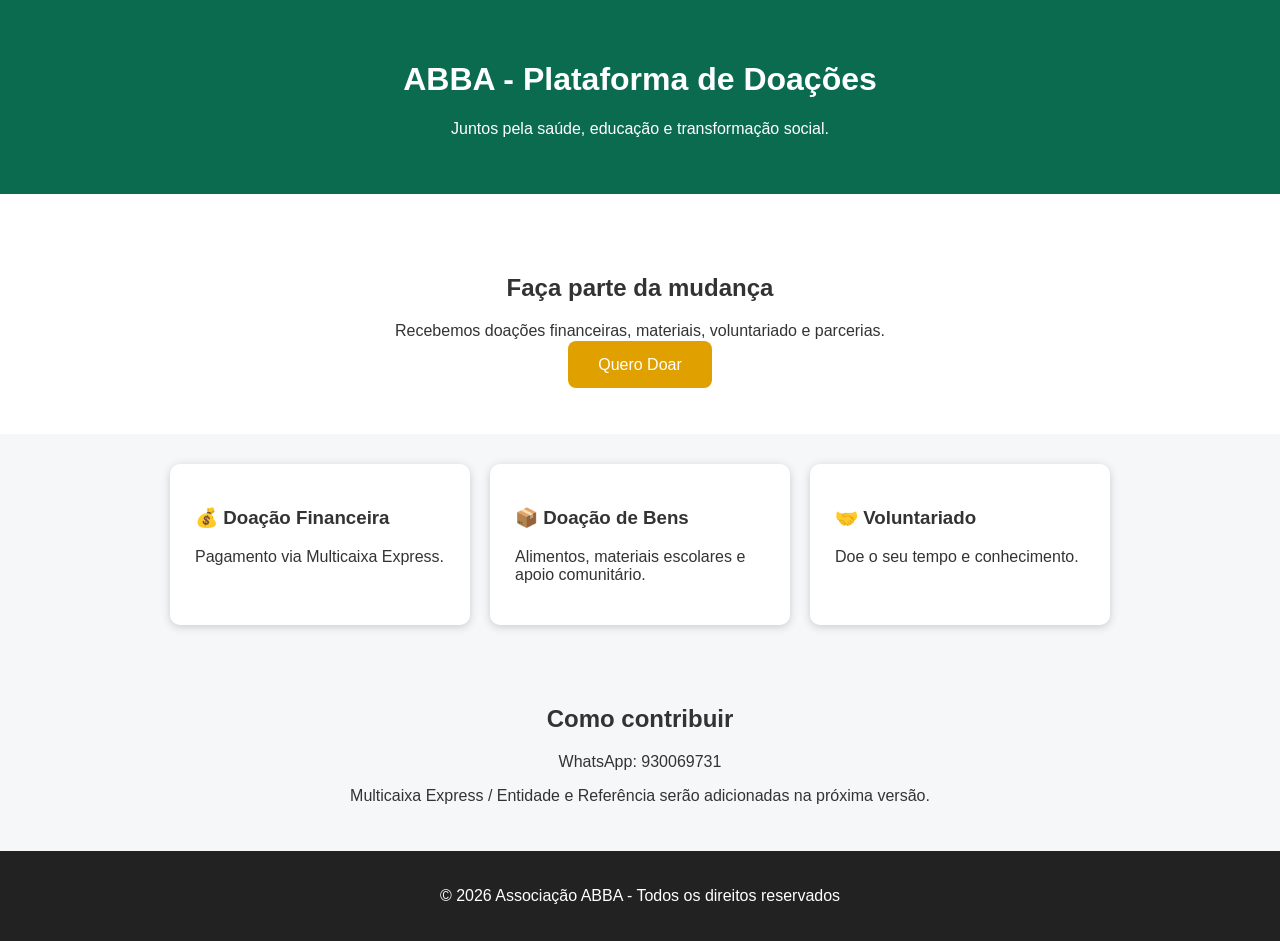
==== index.html @ bc4a56de "Add files via upload" ====
<!DOCTYPE html>
<html lang="pt">
<head>
<meta charset="UTF-8">
<meta name="viewport" content="width=device-width, initial-scale=1.0">
<title>ABBA - Plataforma de Doações</title>
<link rel="stylesheet" href="style.css">
</head>
<body>
<header>
  <h1>ABBA - Plataforma de Doações</h1>
  <p>Juntos pela saúde, educação e transformação social.</p>
</header>

<section class="hero">
  <h2>Faça parte da mudança</h2>
  <p>Recebemos doações financeiras, materiais, voluntariado e parcerias.</p>
  <a href="#doar" class="btn">Quero Doar</a>
</section>

<section id="doar" class="cards">
  <div><h3>💰 Doação Financeira</h3><p>Pagamento via Multicaixa Express.</p></div>
  <div><h3>📦 Doação de Bens</h3><p>Alimentos, materiais escolares e apoio comunitário.</p></div>
  <div><h3>🤝 Voluntariado</h3><p>Doe o seu tempo e conhecimento.</p></div>
</section>

<section class="pagamento">
<h2>Como contribuir</h2>
<p>WhatsApp: 930069731</p>
<p>Multicaixa Express / Entidade e Referência serão adicionadas na próxima versão.</p>
</section>

<footer>
<p>© 2026 Associação ABBA - Todos os direitos reservados</p>
</footer>

<script src="script.js"></script>
</body>
</html>
---- style.css ----
body{
font-family:Arial,sans-serif;
margin:0;
background:#f5f7f8;
color:#333;
}
header{
background:#0b6b4f;
color:white;
padding:40px;
text-align:center;
}
.hero{
padding:60px 20px;
text-align:center;
background:white;
}
.btn{
background:#e0a100;
color:white;
padding:15px 30px;
text-decoration:none;
border-radius:8px;
}
.cards{
display:flex;
gap:20px;
justify-content:center;
padding:30px;
flex-wrap:wrap;
}
.cards div{
background:white;
padding:25px;
width:250px;
border-radius:10px;
box-shadow:0 2px 8px #ccc;
}
.pagamento{
padding:30px;
text-align:center;
}
footer{
background:#222;
color:white;
text-align:center;
padding:20px;
}
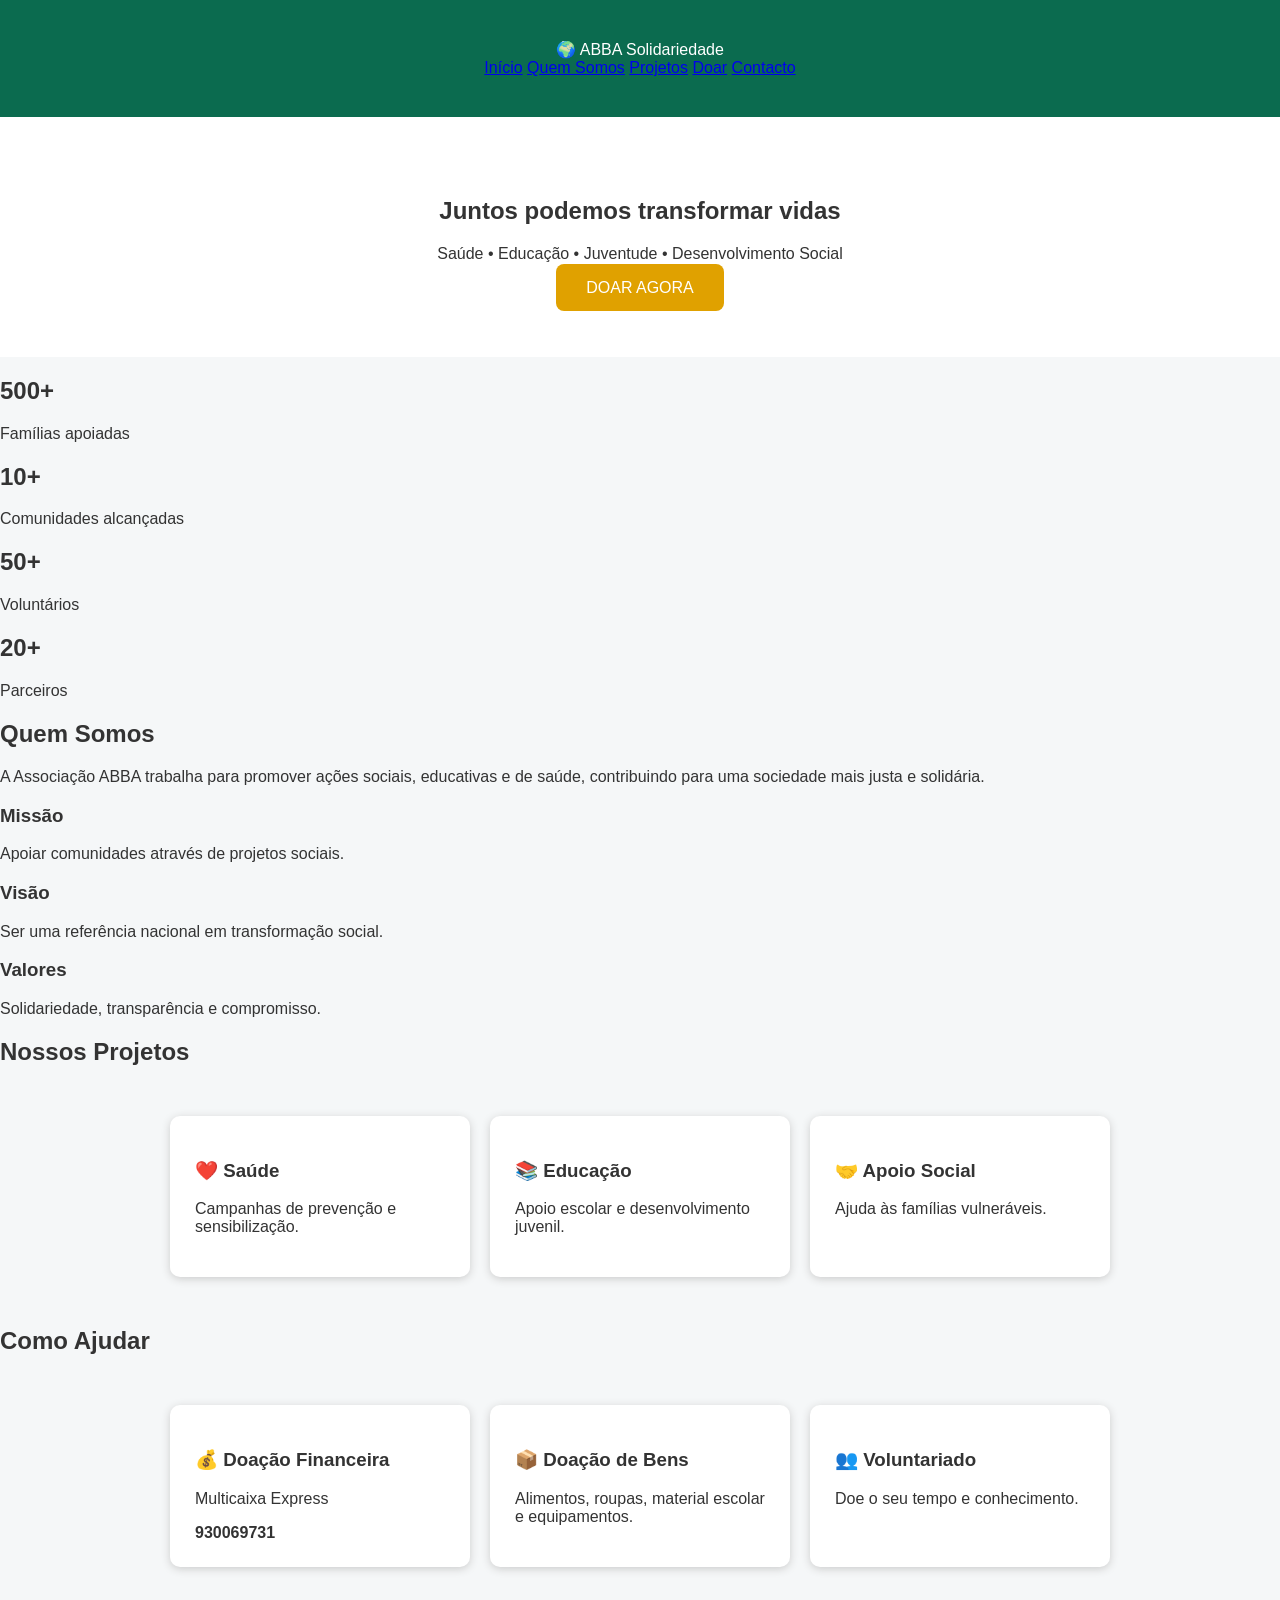
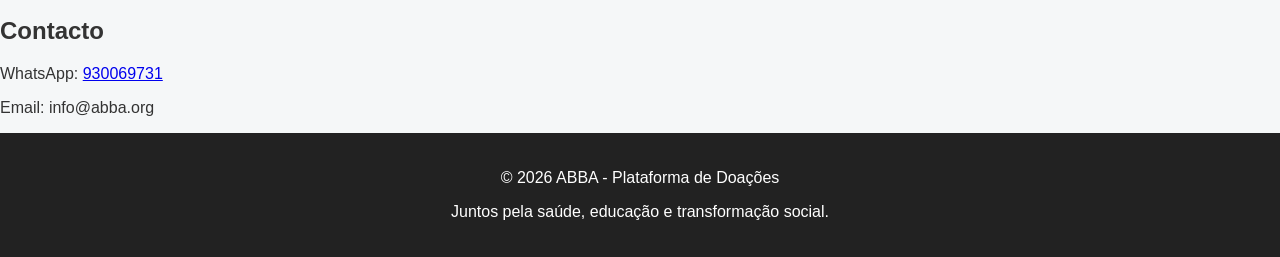
==== commit a2b2f900: "Revise index.html for layout and content updates Updated the layout and content of the donation plat" ====
--- a/index.html
+++ b/index.html
@@ -3,37 +3,280 @@
 <head>
 <meta charset="UTF-8">
 <meta name="viewport" content="width=device-width, initial-scale=1.0">
+
 <title>ABBA - Plataforma de Doações</title>
+
 <link rel="stylesheet" href="style.css">
+
 </head>
+
 <body>
+
 <header>
-  <h1>ABBA - Plataforma de Doações</h1>
-  <p>Juntos pela saúde, educação e transformação social.</p>
+
+<div class="logo">
+🌍 ABBA
+<span>Solidariedade</span>
+</div>
+
+
+<nav>
+<a href="#inicio">Início</a>
+<a href="#sobre">Quem Somos</a>
+<a href="#projetos">Projetos</a>
+<a href="#doar">Doar</a>
+<a href="#contacto">Contacto</a>
+</nav>
+
+
 </header>
 
-<section class="hero">
-  <h2>Faça parte da mudança</h2>
-  <p>Recebemos doações financeiras, materiais, voluntariado e parcerias.</p>
-  <a href="#doar" class="btn">Quero Doar</a>
-</section>
-
-<section id="doar" class="cards">
-  <div><h3>💰 Doação Financeira</h3><p>Pagamento via Multicaixa Express.</p></div>
-  <div><h3>📦 Doação de Bens</h3><p>Alimentos, materiais escolares e apoio comunitário.</p></div>
-  <div><h3>🤝 Voluntariado</h3><p>Doe o seu tempo e conhecimento.</p></div>
-</section>
-
-<section class="pagamento">
-<h2>Como contribuir</h2>
-<p>WhatsApp: 930069731</p>
-<p>Multicaixa Express / Entidade e Referência serão adicionadas na próxima versão.</p>
-</section>
+
+
+<section id="inicio" class="hero">
+
+<div>
+
+<h1>
+Juntos podemos transformar vidas
+</h1>
+
+<p>
+Saúde • Educação • Juventude • Desenvolvimento Social
+</p>
+
+
+<a href="#doar" class="btn">
+DOAR AGORA
+</a>
+
+
+</div>
+
+</section>
+
+
+
+<section class="impacto">
+
+<div>
+<h2>500+</h2>
+<p>Famílias apoiadas</p>
+</div>
+
+
+<div>
+<h2>10+</h2>
+<p>Comunidades alcançadas</p>
+</div>
+
+
+<div>
+<h2>50+</h2>
+<p>Voluntários</p>
+</div>
+
+
+<div>
+<h2>20+</h2>
+<p>Parceiros</p>
+</div>
+
+
+</section>
+
+
+
+
+<section id="sobre">
+
+<h2>Quem Somos</h2>
+
+
+<p>
+A Associação ABBA trabalha para promover ações sociais,
+educativas e de saúde, contribuindo para uma sociedade
+mais justa e solidária.
+</p>
+
+
+<div class="colunas">
+
+<div>
+<h3>Missão</h3>
+<p>
+Apoiar comunidades através de projetos sociais.
+</p>
+</div>
+
+
+<div>
+<h3>Visão</h3>
+<p>
+Ser uma referência nacional em transformação social.
+</p>
+</div>
+
+
+<div>
+<h3>Valores</h3>
+<p>
+Solidariedade, transparência e compromisso.
+</p>
+</div>
+
+</div>
+
+</section>
+
+
+
+
+
+<section id="projetos">
+
+<h2>Nossos Projetos</h2>
+
+
+<div class="cards">
+
+
+<div class="card">
+<h3>❤️ Saúde</h3>
+<p>
+Campanhas de prevenção e sensibilização.
+</p>
+</div>
+
+
+<div class="card">
+<h3>📚 Educação</h3>
+<p>
+Apoio escolar e desenvolvimento juvenil.
+</p>
+</div>
+
+
+<div class="card">
+<h3>🤝 Apoio Social</h3>
+<p>
+Ajuda às famílias vulneráveis.
+</p>
+</div>
+
+
+</div>
+
+
+</section>
+
+
+
+
+
+
+<section id="doar" class="doacao">
+
+
+<h2>Como Ajudar</h2>
+
+
+<div class="cards">
+
+
+<div class="card">
+
+<h3>💰 Doação Financeira</h3>
+
+<p>
+Multicaixa Express
+</p>
+
+<strong>
+930069731
+</strong>
+
+</div>
+
+
+
+<div class="card">
+
+<h3>📦 Doação de Bens</h3>
+
+<p>
+Alimentos, roupas, material escolar e equipamentos.
+</p>
+
+</div>
+
+
+
+<div class="card">
+
+<h3>👥 Voluntariado</h3>
+
+<p>
+Doe o seu tempo e conhecimento.
+</p>
+
+</div>
+
+
+</div>
+
+
+</section>
+
+
+
+
+
+<section id="contacto">
+
+
+<h2>Contacto</h2>
+
+
+<p>
+WhatsApp:
+<a href="https://wa.me/244930069731">
+930069731
+</a>
+</p>
+
+
+<p>
+Email:
+info@abba.org
+</p>
+
+
+</section>
+
+
+
+
 
 <footer>
-<p>© 2026 Associação ABBA - Todos os direitos reservados</p>
+
+
+<p>
+© 2026 ABBA - Plataforma de Doações
+</p>
+
+
+<p>
+Juntos pela saúde, educação e transformação social.
+</p>
+
+
 </footer>
 
+
+
 <script src="script.js"></script>
+
+
 </body>
 </html>
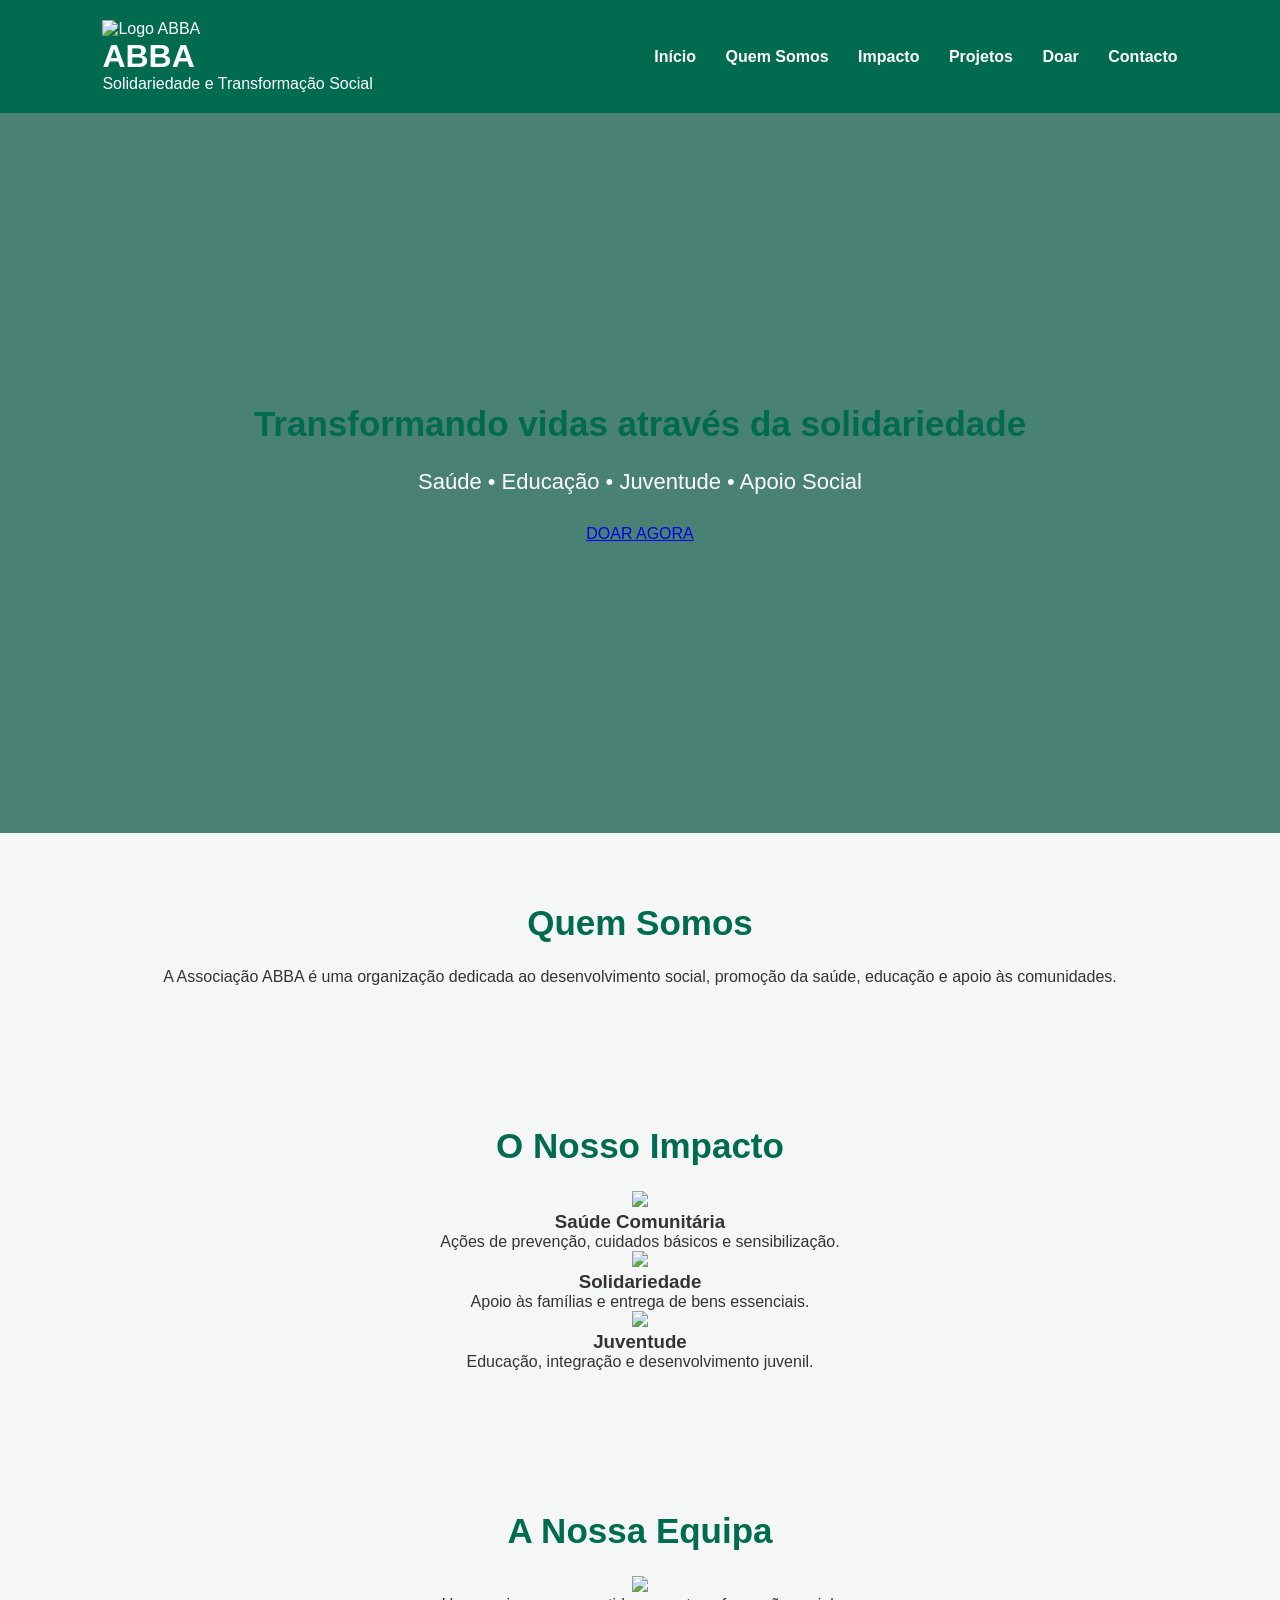
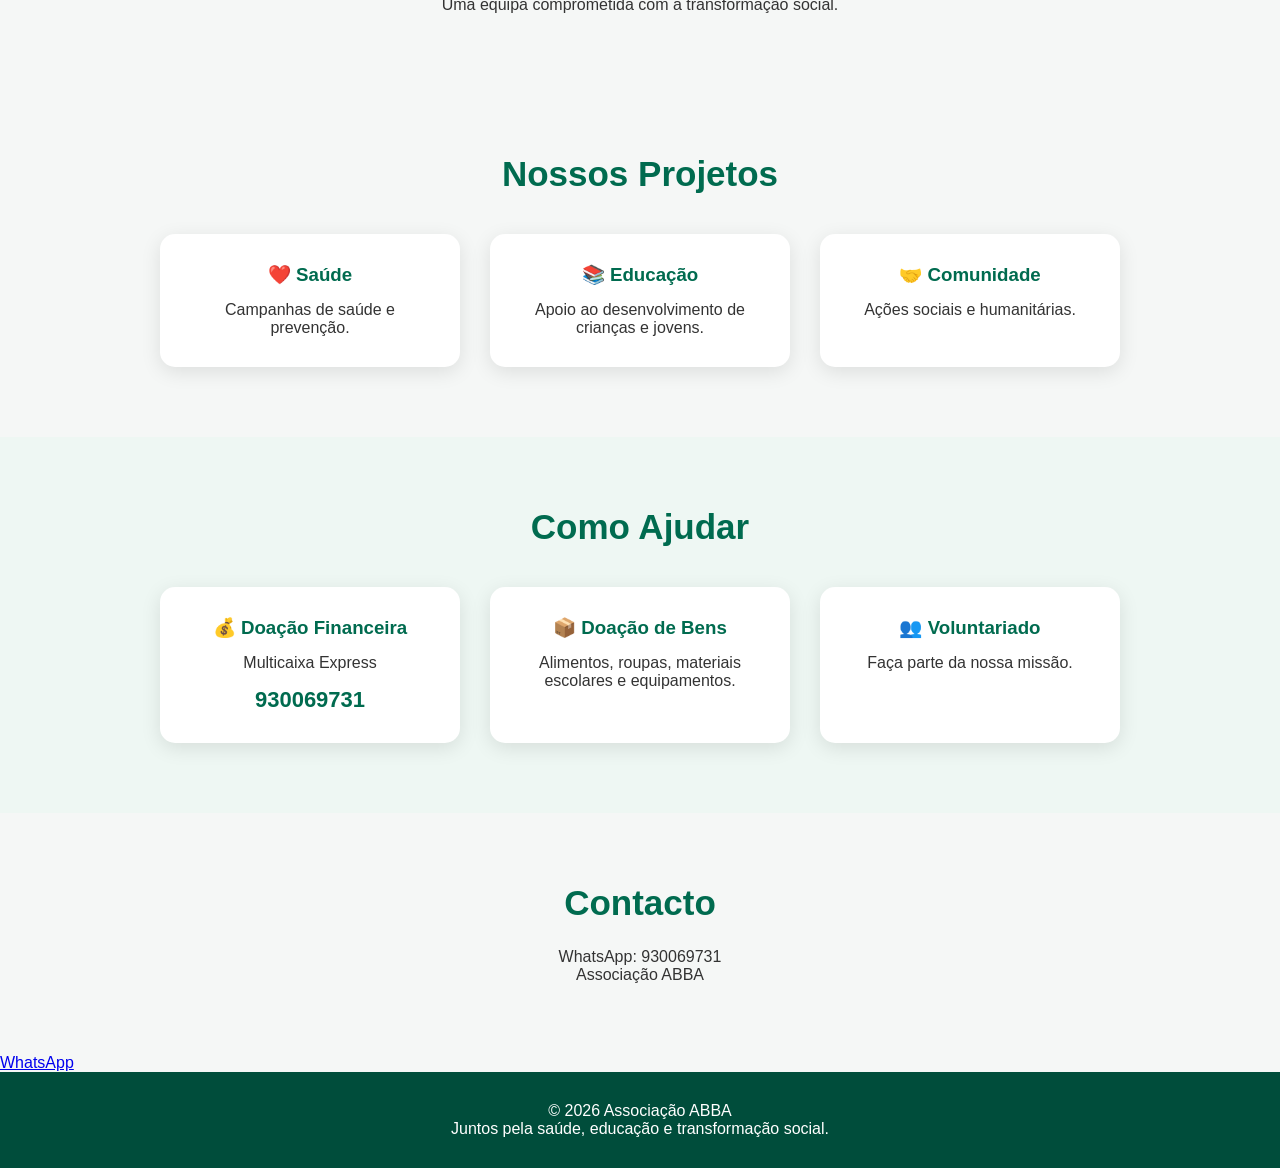
==== commit d484c79d: "Update index.html for branding and content changes" ====
--- a/index.html
+++ b/index.html
@@ -1,89 +1,72 @@
 <!DOCTYPE html>
 <html lang="pt">
+
 <head>
+
 <meta charset="UTF-8">
 <meta name="viewport" content="width=device-width, initial-scale=1.0">
 
-<title>ABBA - Plataforma de Doações</title>
+<title>Associação ABBA - Solidariedade</title>
 
 <link rel="stylesheet" href="style.css">
 
 </head>
 
+
 <body>
 
+
 <header>
 
-<div class="logo">
-🌍 ABBA
-<span>Solidariedade</span>
+<div class="logo-area">
+
+<img src="imagens/logo-abba.png" alt="Logo ABBA">
+
+<div>
+<h1>ABBA</h1>
+<p>Solidariedade e Transformação Social</p>
+</div>
+
 </div>
 
 
 <nav>
+
 <a href="#inicio">Início</a>
 <a href="#sobre">Quem Somos</a>
+<a href="#impacto">Impacto</a>
 <a href="#projetos">Projetos</a>
 <a href="#doar">Doar</a>
 <a href="#contacto">Contacto</a>
+
 </nav>
 
-
 </header>
 
 
 
+
 <section id="inicio" class="hero">
 
 <div>
 
-<h1>
-Juntos podemos transformar vidas
-</h1>
-
-<p>
-Saúde • Educação • Juventude • Desenvolvimento Social
-</p>
-
-
-<a href="#doar" class="btn">
+<h2>
+Transformando vidas através da solidariedade
+</h2>
+
+<p>
+Saúde • Educação • Juventude • Apoio Social
+</p>
+
+
+<a href="#doar" class="botao">
 DOAR AGORA
 </a>
 
-
-</div>
-
-</section>
-
-
-
-<section class="impacto">
-
-<div>
-<h2>500+</h2>
-<p>Famílias apoiadas</p>
-</div>
-
-
-<div>
-<h2>10+</h2>
-<p>Comunidades alcançadas</p>
-</div>
-
-
-<div>
-<h2>50+</h2>
-<p>Voluntários</p>
-</div>
-
-
-<div>
-<h2>20+</h2>
-<p>Parceiros</p>
-</div>
-
-
-</section>
+</div>
+
+</section>
+
 
 
 
@@ -94,40 +77,103 @@
 
 
 <p>
-A Associação ABBA trabalha para promover ações sociais,
-educativas e de saúde, contribuindo para uma sociedade
-mais justa e solidária.
-</p>
-
-
-<div class="colunas">
-
-<div>
-<h3>Missão</h3>
-<p>
-Apoiar comunidades através de projetos sociais.
-</p>
-</div>
-
-
-<div>
-<h3>Visão</h3>
-<p>
-Ser uma referência nacional em transformação social.
-</p>
-</div>
-
-
-<div>
-<h3>Valores</h3>
-<p>
-Solidariedade, transparência e compromisso.
-</p>
-</div>
-
-</div>
-
-</section>
+
+A Associação ABBA é uma organização dedicada
+ao desenvolvimento social, promoção da saúde,
+educação e apoio às comunidades.
+
+</p>
+
+
+</section>
+
+
+
+
+
+
+<section id="impacto">
+
+
+<h2>O Nosso Impacto</h2>
+
+
+<div class="galeria">
+
+
+<div>
+
+<img src="imagens/saude.jpg">
+
+<h3>Saúde Comunitária</h3>
+
+<p>
+Ações de prevenção, cuidados básicos e sensibilização.
+</p>
+
+</div>
+
+
+
+
+<div>
+
+<img src="imagens/solidariedade.jpg">
+
+<h3>Solidariedade</h3>
+
+<p>
+Apoio às famílias e entrega de bens essenciais.
+</p>
+
+</div>
+
+
+
+
+
+<div>
+
+<img src="imagens/juventude.jpg">
+
+<h3>Juventude</h3>
+
+<p>
+Educação, integração e desenvolvimento juvenil.
+</p>
+
+</div>
+
+
+
+</div>
+
+
+</section>
+
+
+
+
+
+
+
+<section id="equipa">
+
+
+<h2>A Nossa Equipa</h2>
+
+
+<img class="foto-equipa"
+src="imagens/equipa.jpg">
+
+
+<p>
+Uma equipa comprometida com a transformação social.
+</p>
+
+
+</section>
+
 
 
 
@@ -135,6 +181,7 @@
 
 <section id="projetos">
 
+
 <h2>Nossos Projetos</h2>
 
 
@@ -142,33 +189,46 @@
 
 
 <div class="card">
+
 <h3>❤️ Saúde</h3>
-<p>
-Campanhas de prevenção e sensibilização.
-</p>
-</div>
-
-
-<div class="card">
+
+<p>
+Campanhas de saúde e prevenção.
+</p>
+
+</div>
+
+
+
+<div class="card">
+
 <h3>📚 Educação</h3>
-<p>
-Apoio escolar e desenvolvimento juvenil.
-</p>
-</div>
-
-
-<div class="card">
-<h3>🤝 Apoio Social</h3>
-<p>
-Ajuda às famílias vulneráveis.
-</p>
-</div>
-
-
-</div>
-
-
-</section>
+
+<p>
+Apoio ao desenvolvimento de crianças e jovens.
+</p>
+
+</div>
+
+
+
+<div class="card">
+
+<h3>🤝 Comunidade</h3>
+
+<p>
+Ações sociais e humanitárias.
+</p>
+
+</div>
+
+
+</div>
+
+
+</section>
+
+
 
 
 
@@ -196,7 +256,9 @@
 930069731
 </strong>
 
-</div>
+
+</div>
+
 
 
 
@@ -205,10 +267,11 @@
 <h3>📦 Doação de Bens</h3>
 
 <p>
-Alimentos, roupas, material escolar e equipamentos.
-</p>
-
-</div>
+Alimentos, roupas, materiais escolares e equipamentos.
+</p>
+
+</div>
+
 
 
 
@@ -217,16 +280,19 @@
 <h3>👥 Voluntariado</h3>
 
 <p>
-Doe o seu tempo e conhecimento.
-</p>
-
-</div>
-
-
-</div>
-
-
-</section>
+Faça parte da nossa missão.
+</p>
+
+</div>
+
+
+</div>
+
+
+</section>
+
+
+
 
 
 
@@ -240,19 +306,28 @@
 
 <p>
 WhatsApp:
-<a href="https://wa.me/244930069731">
 930069731
+</p>
+
+
+<p>
+Associação ABBA
+</p>
+
+
+</section>
+
+
+
+
+
+
+<a class="whatsapp"
+href="https://wa.me/244930069731">
+
+WhatsApp
+
 </a>
-</p>
-
-
-<p>
-Email:
-info@abba.org
-</p>
-
-
-</section>
 
 
 
@@ -260,11 +335,9 @@
 
 <footer>
 
-
-<p>
-© 2026 ABBA - Plataforma de Doações
-</p>
-
+<p>
+© 2026 Associação ABBA
+</p>
 
 <p>
 Juntos pela saúde, educação e transformação social.
@@ -279,4 +352,5 @@
 
 
 </body>
+
 </html>
--- a/style.css
+++ b/style.css
@@ -1,48 +1,301 @@
+*{
+    margin:0;
+    padding:0;
+    box-sizing:border-box;
+    font-family:'Segoe UI', Arial, sans-serif;
+}
+
+
+html{
+    scroll-behavior:smooth;
+}
+
+
 body{
-font-family:Arial,sans-serif;
-margin:0;
-background:#f5f7f8;
-color:#333;
-}
+    background:#f5f7f6;
+    color:#333;
+}
+
+
+/* CABEÇALHO */
+
 header{
-background:#0b6b4f;
-color:white;
-padding:40px;
-text-align:center;
-}
+
+    background:#006b4f;
+    color:white;
+    padding:20px 8%;
+    display:flex;
+    justify-content:space-between;
+    align-items:center;
+    position:sticky;
+    top:0;
+    z-index:1000;
+
+}
+
+
+.logo{
+
+    font-size:32px;
+    font-weight:bold;
+
+}
+
+
+.logo span{
+
+    display:block;
+    font-size:14px;
+    font-weight:normal;
+
+}
+
+
+
+nav a{
+
+    color:white;
+    text-decoration:none;
+    margin-left:25px;
+    font-weight:bold;
+
+}
+
+
+nav a:hover{
+
+    color:#ffd166;
+
+}
+
+
+
+/* BANNER PRINCIPAL */
+
 .hero{
-padding:60px 20px;
-text-align:center;
-background:white;
-}
+
+    height:80vh;
+
+    background:
+    linear-gradient(
+    rgba(0,80,60,.7),
+    rgba(0,80,60,.7)
+    ),
+    url("https://images.unsplash.com/photo-1488521787991-ed7bbaae773c")
+    center/cover;
+
+
+    display:flex;
+    align-items:center;
+    justify-content:center;
+
+    text-align:center;
+
+    color:white;
+
+}
+
+
+.hero h1{
+
+    font-size:55px;
+    margin-bottom:20px;
+
+}
+
+
+.hero p{
+
+    font-size:22px;
+    margin-bottom:30px;
+
+}
+
+
+
 .btn{
-background:#e0a100;
-color:white;
-padding:15px 30px;
-text-decoration:none;
-border-radius:8px;
-}
+
+    background:#f4b400;
+    color:white;
+    padding:16px 35px;
+    border-radius:30px;
+    text-decoration:none;
+    font-weight:bold;
+
+}
+
+
+.btn:hover{
+
+    background:#d99c00;
+
+}
+
+
+
+/* ESTATÍSTICAS */
+
+.impacto{
+
+    display:flex;
+    justify-content:center;
+    gap:40px;
+    padding:50px 8%;
+    background:white;
+
+}
+
+
+.impacto div{
+
+    text-align:center;
+
+}
+
+
+.impacto h2{
+
+    color:#006b4f;
+    font-size:40px;
+
+}
+
+
+
+/* SEÇÕES */
+
+section{
+
+    padding:70px 8%;
+    text-align:center;
+
+}
+
+
+section h2{
+
+    color:#006b4f;
+    font-size:35px;
+    margin-bottom:25px;
+
+}
+
+
+
+.colunas,
 .cards{
-display:flex;
-gap:20px;
-justify-content:center;
-padding:30px;
-flex-wrap:wrap;
-}
-.cards div{
-background:white;
-padding:25px;
-width:250px;
-border-radius:10px;
-box-shadow:0 2px 8px #ccc;
-}
-.pagamento{
-padding:30px;
-text-align:center;
-}
+
+    display:flex;
+    justify-content:center;
+    gap:30px;
+    margin-top:40px;
+
+}
+
+
+
+.colunas div,
+.card{
+
+    background:white;
+    padding:30px;
+    border-radius:15px;
+
+    width:300px;
+
+    box-shadow:
+    0 5px 20px rgba(0,0,0,.1);
+
+}
+
+
+
+.card h3{
+
+    color:#006b4f;
+    margin-bottom:15px;
+
+}
+
+
+
+/* DOAÇÃO */
+
+.doacao{
+
+    background:#eef7f3;
+
+}
+
+
+
+.doacao strong{
+
+    display:block;
+    margin-top:15px;
+    font-size:22px;
+    color:#006b4f;
+
+}
+
+
+
+/* CONTACTO */
+
+#contacto a{
+
+    color:#006b4f;
+    font-weight:bold;
+
+}
+
+
+
+/* RODAPÉ */
+
 footer{
-background:#222;
-color:white;
-text-align:center;
-padding:20px;
-}
+
+    background:#004d3b;
+    color:white;
+    text-align:center;
+    padding:30px;
+
+}
+
+
+
+/* RESPONSIVO */
+
+@media(max-width:800px){
+
+header{
+
+    flex-direction:column;
+
+}
+
+
+nav{
+
+    margin-top:20px;
+
+}
+
+
+.hero h1{
+
+    font-size:35px;
+
+}
+
+
+.impacto,
+.cards,
+.colunas{
+
+    flex-direction:column;
+    align-items:center;
+
+}
+
+}
